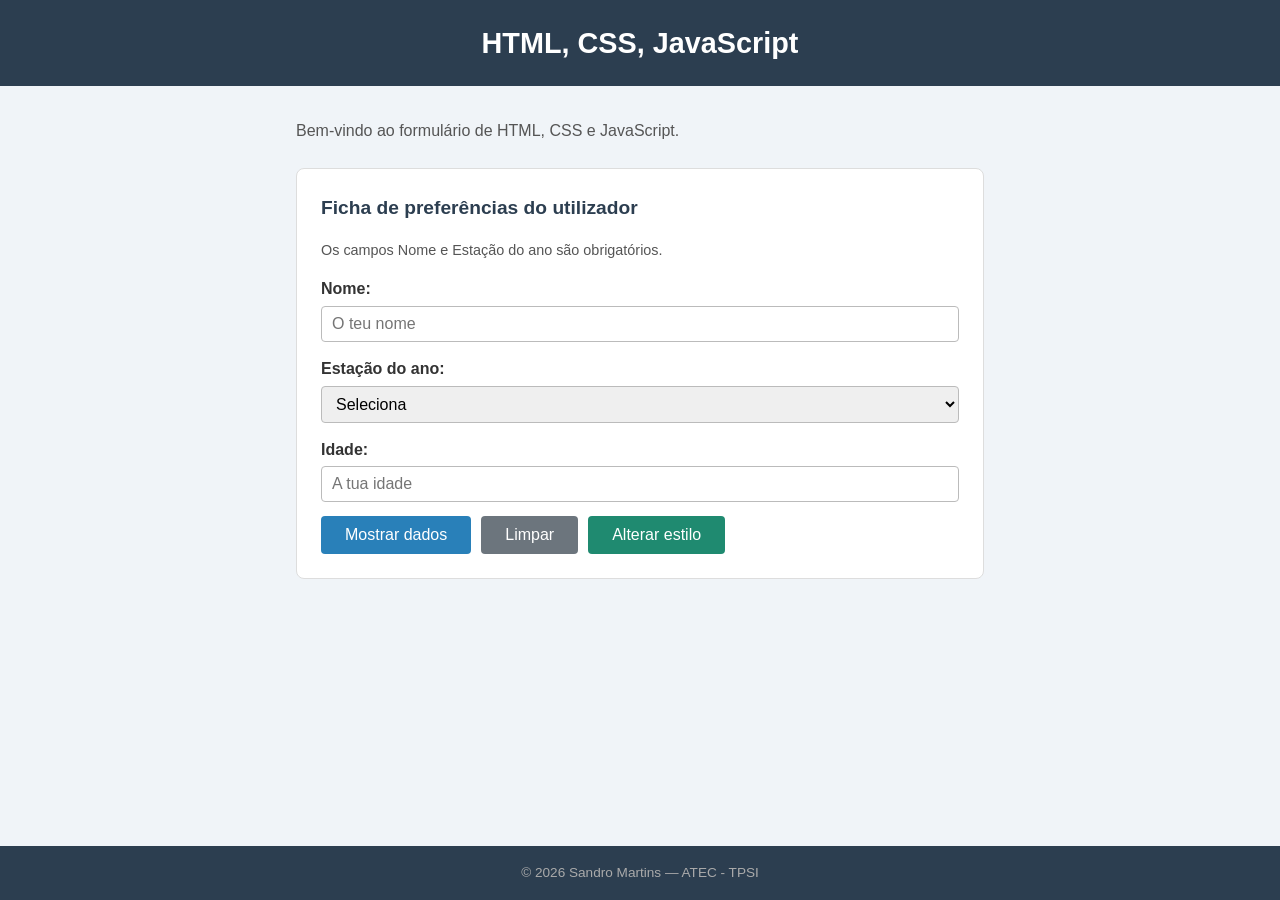
==== index.html @ ee4c6138 "refactor: update form structure and validation, remove unused assets" ====
<!DOCTYPE html>
<html lang="pt">

<head>
  <meta charset="UTF-8" />
  <meta name="viewport" content="width=device-width, initial-scale=1.0" />
  <title>00622 - CET</title>
  <link rel="stylesheet" href="style.css" />
  <script src="scripts/form.js" defer></script>
</head>

<body>
  <a class="skip-link" href="#main-content">Saltar para o conteúdo principal</a>

  <header role="banner">
    <h1 id="main-title">HTML, CSS, JavaScript</h1>
  </header>

  <main id="main-content" tabindex="-1">
    <section class="intro">
      <p>Bem-vindo ao formulário de HTML, CSS e JavaScript.</p>
    </section>

    <section class="form-section">
      <h2>Ficha de preferências do utilizador</h2>
      <form id="form" novalidate aria-describedby="form-hint">
        <p id="form-hint" class="hint-text">Os campos Nome e Estação do ano são obrigatórios.</p>
        <div class="field">
          <label for="name">Nome:</label>
          <input type="text" id="name" name="name" placeholder="O teu nome" autocomplete="name" required
            aria-required="true" />
        </div>
        <div class="field">
          <label for="season">Estação do ano:</label>
          <select id="season" name="season" required aria-required="true">
            <option value="" selected disabled>Seleciona</option>
            <option value="verao">Verão</option>
            <option value="inverno">Inverno</option>
            <option value="primavera">Primavera</option>
            <option value="outono">Outono</option>
          </select>
        </div>
        <div class="field">
          <label for="age">Idade:</label>
          <input type="number" id="age" name="age" placeholder="A tua idade" min="1" max="120" inputmode="numeric" />
        </div>
        <div class="actions">
          <button type="submit">Mostrar dados</button>
          <button id="btn-clear" type="button">Limpar</button>
          <button id="btn-style" type="button">Alterar estilo</button>
        </div>
      </form>

      <div id="message" class="message hidden" role="status" aria-live="polite" aria-atomic="true" tabindex="-1">
      </div>
    </section>
  </main>

  <footer role="contentinfo">
    <p>&copy; 2026 Sandro Martins — ATEC - TPSI</p>
  </footer>
</body>

</html>
---- style.css ----
* {
  box-sizing: border-box;
  margin: 0;
  padding: 0;
}

body {
  font-family: "Segoe UI", Tahoma, Geneva, Verdana, sans-serif;
  background-color: #f0f4f8;
  color: #333;
  line-height: 1.6;
}

.skip-link {
  position: absolute;
  top: -48px;
  left: 12px;
  background: #fff;
  color: #333;
  padding: 8px 12px;
  border: 2px solid #333;
  border-radius: 4px;
  font-weight: 600;
  text-decoration: none;
  z-index: 1000;

  &:focus {
    top: 12px;
  }
}

header {
  background-color: #2c3e50;
  color: #fff;
  padding: 20px 32px;
  text-align: center;
}

header h1 {
  font-size: 1.8rem;
}

main {
  max-width: 720px;
  margin: 32px auto;
  padding: 0 16px;
}

.intro {
  margin-bottom: 24px;
}

.intro p {
  color: #555;
}

.form-section {
  background-color: #fff;
  border: 1px solid #ddd;
  border-radius: 8px;
  padding: 24px;
}

.form-section h2 {
  font-size: 1.2rem;
  margin-bottom: 16px;
  color: #2c3e50;
}

.hint-text {
  margin-bottom: 14px;
  font-size: 0.9rem;
  color: #555;
}

.field {
  display: flex;
  flex-direction: column;
  margin-bottom: 14px;

  label {
    font-weight: 600;
    margin-bottom: 4px;
  }

  input,
  select {
    padding: 8px 10px;
    border: 1px solid #bbb;
    border-radius: 4px;
    font-size: 1rem;

    &:focus {
      outline: 2px solid #2980b9;
      outline-offset: 1px;
    }
  }
}

.actions {
  display: flex;
  flex-wrap: wrap;
  gap: 10px;
}

.actions button {
  background-color: #2980b9;
  color: #fff;
  border: none;
  padding: 10px 24px;
  border-radius: 4px;
  font-size: 1rem;
  cursor: pointer;

  &:hover {
    background-color: #1a6a9a;
  }

  &:focus-visible {
    outline: 2px solid #0f4e74;
    outline-offset: 2px;
  }
}

#btn-clear {
  background-color: #6c757d;

  &:hover {
    background-color: #5a6268;
  }
}

#btn-style {
  background-color: #1f8a70;

  &:hover {
    background-color: #166752;
  }
}

.message {
  margin-top: 16px;
  padding: 12px 16px;
  border-radius: 4px;
  font-size: 1rem;
}

.hidden {
  display: none;
}

.success {
  background-color: #d4edda;
  color: #155724;
  border: 1px solid #c3e6cb;
}

.warning {
  background-color: #fff3cd;
  color: #856404;
  border: 1px solid #ffeeba;
}

.error {
  background-color: #f8d7da;
  color: #721c24;
  border: 1px solid #f5c6cb;
}

footer {
  text-align: center;
  padding: 16px;
  background-color: #2c3e50;
  color: #aaa;
  font-size: 0.85rem;
  margin-top: 40px;
  position: fixed;
  bottom: 0;
  width: 100%;
}

@media (max-width: 1023px) {
  body {
    background-color: #e8f5e9;
  }

  header {
    padding: 16px 12px;
    background-position: 10px center;
    background-size: 60px auto;
  }

  header h1 {
    font-size: 1.5rem;
  }

  main {
    max-width: 100%;
    margin: 20px auto;
    padding: 0 12px;
  }

  .form-section {
    padding: 18px;
  }

  .form-section h2 {
    font-size: 1.05rem;
  }

  .hint-text {
    font-size: 0.95rem;
  }

  .field input,
  .field select,
  .actions button {
    font-size: 0.95rem;
  }

  .actions button {
    width: 100%;
    padding: 10px 14px;
  }

  .message {
    font-size: 0.95rem;
  }
}
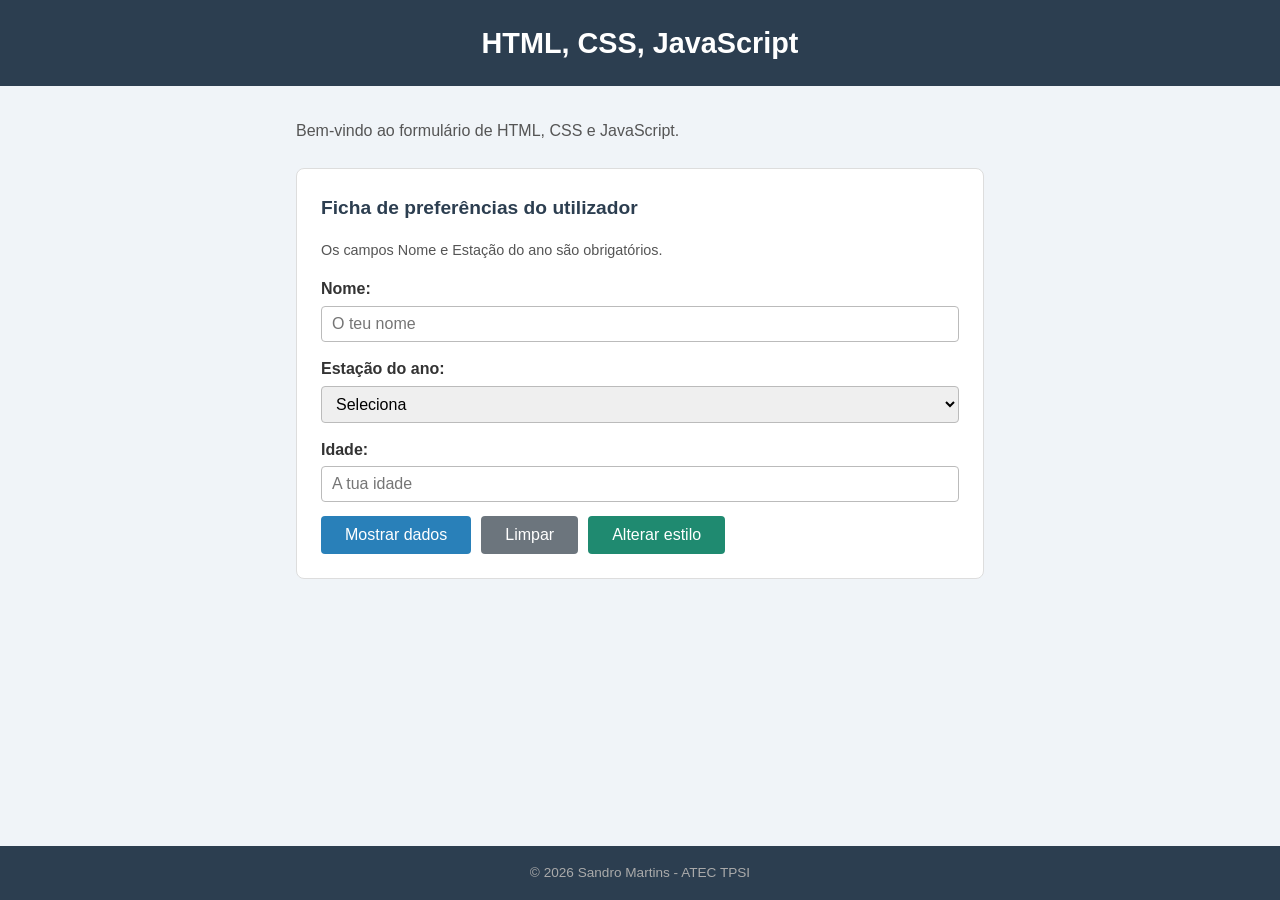
==== commit 5f44298d: "footer fix" ====
--- a/index.html
+++ b/index.html
@@ -57,7 +57,7 @@
   </main>
 
   <footer role="contentinfo">
-    <p>&copy; 2026 Sandro Martins — ATEC - TPSI</p>
+    <p>&copy; 2026 Sandro Martins - ATEC TPSI</p>
   </footer>
 </body>
 
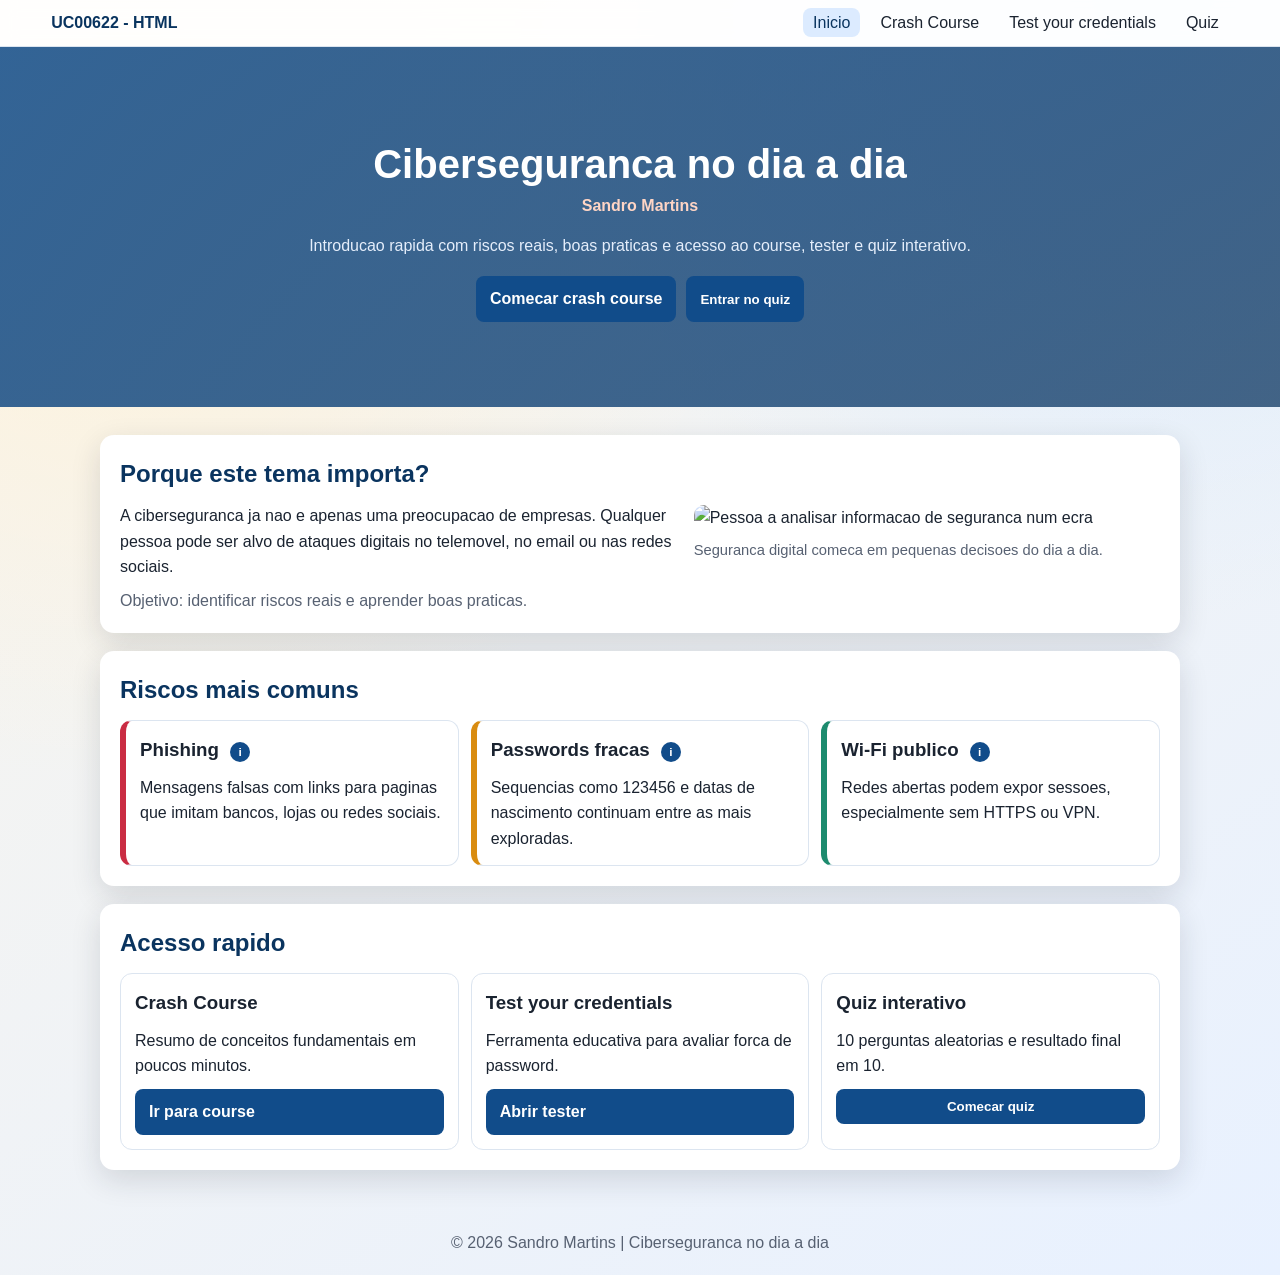
==== commit 0dbad37d: "add:  final structure" ====
--- a/index.html
+++ b/index.html
@@ -4,61 +4,117 @@
 <head>
   <meta charset="UTF-8" />
   <meta name="viewport" content="width=device-width, initial-scale=1.0" />
-  <title>00622 - CET</title>
+  <title>Ciberseguranca no Dia a Dia</title>
   <link rel="stylesheet" href="style.css" />
-  <script src="scripts/form.js" defer></script>
+
 </head>
 
 <body>
-  <a class="skip-link" href="#main-content">Saltar para o conteúdo principal</a>
+  <a class="skip-link" href="#main-content">Saltar para o conteudo principal</a>
+  <nav class="site-nav" aria-label="Navegacao principal">
+    <a class="brand" href="index.html">UC00622 - HTML </a>
+    <ul class="nav-links">
+      <li><a class="active" href="index.html">Inicio</a></li>
+      <li><a href="/pages/course.html">Crash Course</a></li>
+      <li><a href="/pages/tester.html">Test your credentials</a></li>
+      <li><a href="/pages/quiz.html">Quiz</a></li>
+    </ul>
+  </nav>
 
-  <header role="banner">
-    <h1 id="main-title">HTML, CSS, JavaScript</h1>
+  <header class="hero" role="banner">
+    <div class="hero-overlay"></div>
+    <div class="hero-content">
+      <h1 id="main-title">Ciberseguranca no dia a dia</h1>
+      <p class="author">Sandro Martins</p>
+      <p class="hero-text">
+        Introducao rapida com riscos reais, boas praticas e acesso ao course, tester e quiz interativo.
+      </p>
+      <div class="hero-actions">
+        <a class="cta-link" href="/pages/course.html">Comecar crash course</a>
+        <button id="btn-start-quiz" type="button">Entrar no quiz</button>
+      </div>
+    </div>
+
   </header>
 
   <main id="main-content" tabindex="-1">
-    <section class="intro">
-      <p>Bem-vindo ao formulário de HTML, CSS e JavaScript.</p>
+    <section class="content-block intro-grid">
+      <article>
+        <h2>Porque este tema importa?</h2>
+        <p>
+          A ciberseguranca ja nao e apenas uma preocupacao de empresas. Qualquer pessoa pode ser alvo
+          de ataques digitais no telemovel, no email ou nas redes sociais.
+        </p>
+        <p class="muted">Objetivo: identificar riscos reais e aprender boas praticas.</p>
+      </article>
+      <figure class="illustration-card">
+        <img src="https://images.unsplash.com/photo-1550751827-4bd374c3f58b?auto=format&fit=crop&w=900&q=80"
+          alt="Pessoa a analisar informacao de seguranca num ecra" />
+        <figcaption>Seguranca digital comeca em pequenas decisoes do dia a dia.</figcaption>
+      </figure>
     </section>
 
-    <section class="form-section">
-      <h2>Ficha de preferências do utilizador</h2>
-      <form id="form" novalidate aria-describedby="form-hint">
-        <p id="form-hint" class="hint-text">Os campos Nome e Estação do ano são obrigatórios.</p>
-        <div class="field">
-          <label for="name">Nome:</label>
-          <input type="text" id="name" name="name" placeholder="O teu nome" autocomplete="name" required
-            aria-required="true" />
-        </div>
-        <div class="field">
-          <label for="season">Estação do ano:</label>
-          <select id="season" name="season" required aria-required="true">
-            <option value="" selected disabled>Seleciona</option>
-            <option value="verao">Verão</option>
-            <option value="inverno">Inverno</option>
-            <option value="primavera">Primavera</option>
-            <option value="outono">Outono</option>
-          </select>
-        </div>
-        <div class="field">
-          <label for="age">Idade:</label>
-          <input type="number" id="age" name="age" placeholder="A tua idade" min="1" max="120" inputmode="numeric" />
-        </div>
-        <div class="actions">
-          <button type="submit">Mostrar dados</button>
-          <button id="btn-clear" type="button">Limpar</button>
-          <button id="btn-style" type="button">Alterar estilo</button>
-        </div>
-      </form>
+    <section class="content-block">
+      <h2>Riscos mais comuns</h2>
+      <div class="risk-grid">
+        <article class="risk-card danger">
+          <h3>Phishing <span class="info-tip" tabindex="0"
+              data-tip="Emails falsos que tentam roubar dados com urgencia.">i</span></h3>
+          <p>Mensagens falsas com links para paginas que imitam bancos, lojas ou redes sociais.</p>
+        </article>
+        <article class="risk-card medium">
+          <h3>Passwords fracas <span class="info-tip" tabindex="0"
+              data-tip="Passwords curtas ou previsiveis sao quebradas rapidamente.">i</span></h3>
+          <p>Sequencias como 123456 e datas de nascimento continuam entre as mais exploradas.</p>
+        </article>
+        <article class="risk-card caution">
+          <h3>Wi-Fi publico <span class="info-tip" tabindex="0"
+              data-tip="Evita logins sensiveis em redes abertas sem protecao.">i</span></h3>
+          <p>Redes abertas podem expor sessoes, especialmente sem HTTPS ou VPN.</p>
+        </article>
+      </div>
+    </section>
 
-      <div id="message" class="message hidden" role="status" aria-live="polite" aria-atomic="true" tabindex="-1">
+    <section class="content-block">
+      <h2>Acesso rapido</h2>
+      <div class="cards-grid">
+        <article class="stat-box">
+          <h3>Crash Course</h3>
+          <p>Resumo de conceitos fundamentais em poucos minutos.</p>
+          <a class="cta-link" href="/pages/course.html">Ir para course</a>
+        </article>
+        <article class="stat-box">
+          <h3>Test your credentials</h3>
+          <p>Ferramenta educativa para avaliar forca de password.</p>
+          <a class="cta-link" href="/pages/tester.html">Abrir tester</a>
+        </article>
+        <article class="stat-box">
+          <h3>Quiz interativo</h3>
+          <p>10 perguntas aleatorias e resultado final em 10.</p>
+          <button id="btn-start-quiz-bottom" type="button">Comecar quiz</button>
+        </article>
       </div>
     </section>
   </main>
 
+  <dialog id="quiz-gate-modal" class="modal-panel" aria-modal="true" aria-labelledby="quiz-gate-title">
+    <div class="modal-content">
+      <h2 id="quiz-gate-title">Antes do quiz</h2>
+      <p>Queres fazer primeiro o crash course rapido para rever os conceitos principais?</p>
+      <div class="actions">
+        <button id="btn-course-first" type="button">Sim, ir para course</button>
+        <button id="btn-quiz-now" type="button">Ir direto para quiz</button>
+        <button id="btn-close-gate" type="button" class="secondary">Fechar</button>
+      </div>
+    </div>
+  </dialog>
+
   <footer role="contentinfo">
-    <p>&copy; 2026 Sandro Martins - ATEC TPSI</p>
+    <p>&copy; 2026 Sandro Martins | Ciberseguranca no dia a dia</p>
   </footer>
+
+  <script src="scripts/modal.js" defer></script>
+  <script src="scripts/main.js" defer></script>
 </body>
 
 </html>
--- a/style.css
+++ b/style.css
@@ -1,229 +1,11 @@
-* {
-  box-sizing: border-box;
-  margin: 0;
-  padding: 0;
-}
-
-body {
-  font-family: "Segoe UI", Tahoma, Geneva, Verdana, sans-serif;
-  background-color: #f0f4f8;
-  color: #333;
-  line-height: 1.6;
-}
-
-.skip-link {
-  position: absolute;
-  top: -48px;
-  left: 12px;
-  background: #fff;
-  color: #333;
-  padding: 8px 12px;
-  border: 2px solid #333;
-  border-radius: 4px;
-  font-weight: 600;
-  text-decoration: none;
-  z-index: 1000;
-
-  &:focus {
-    top: 12px;
-  }
-}
-
-header {
-  background-color: #2c3e50;
-  color: #fff;
-  padding: 20px 32px;
-  text-align: center;
-}
-
-header h1 {
-  font-size: 1.8rem;
-}
-
-main {
-  max-width: 720px;
-  margin: 32px auto;
-  padding: 0 16px;
-}
-
-.intro {
-  margin-bottom: 24px;
-}
-
-.intro p {
-  color: #555;
-}
-
-.form-section {
-  background-color: #fff;
-  border: 1px solid #ddd;
-  border-radius: 8px;
-  padding: 24px;
-}
-
-.form-section h2 {
-  font-size: 1.2rem;
-  margin-bottom: 16px;
-  color: #2c3e50;
-}
-
-.hint-text {
-  margin-bottom: 14px;
-  font-size: 0.9rem;
-  color: #555;
-}
-
-.field {
-  display: flex;
-  flex-direction: column;
-  margin-bottom: 14px;
-
-  label {
-    font-weight: 600;
-    margin-bottom: 4px;
-  }
-
-  input,
-  select {
-    padding: 8px 10px;
-    border: 1px solid #bbb;
-    border-radius: 4px;
-    font-size: 1rem;
-
-    &:focus {
-      outline: 2px solid #2980b9;
-      outline-offset: 1px;
-    }
-  }
-}
-
-.actions {
-  display: flex;
-  flex-wrap: wrap;
-  gap: 10px;
-}
-
-.actions button {
-  background-color: #2980b9;
-  color: #fff;
-  border: none;
-  padding: 10px 24px;
-  border-radius: 4px;
-  font-size: 1rem;
-  cursor: pointer;
-
-  &:hover {
-    background-color: #1a6a9a;
-  }
-
-  &:focus-visible {
-    outline: 2px solid #0f4e74;
-    outline-offset: 2px;
-  }
-}
-
-#btn-clear {
-  background-color: #6c757d;
-
-  &:hover {
-    background-color: #5a6268;
-  }
-}
-
-#btn-style {
-  background-color: #1f8a70;
-
-  &:hover {
-    background-color: #166752;
-  }
-}
-
-.message {
-  margin-top: 16px;
-  padding: 12px 16px;
-  border-radius: 4px;
-  font-size: 1rem;
-}
-
-.hidden {
-  display: none;
-}
-
-.success {
-  background-color: #d4edda;
-  color: #155724;
-  border: 1px solid #c3e6cb;
-}
-
-.warning {
-  background-color: #fff3cd;
-  color: #856404;
-  border: 1px solid #ffeeba;
-}
-
-.error {
-  background-color: #f8d7da;
-  color: #721c24;
-  border: 1px solid #f5c6cb;
-}
-
-footer {
-  text-align: center;
-  padding: 16px;
-  background-color: #2c3e50;
-  color: #aaa;
-  font-size: 0.85rem;
-  margin-top: 40px;
-  position: fixed;
-  bottom: 0;
-  width: 100%;
-}
-
-@media (max-width: 1023px) {
-  body {
-    background-color: #e8f5e9;
-  }
-
-  header {
-    padding: 16px 12px;
-    background-position: 10px center;
-    background-size: 60px auto;
-  }
-
-  header h1 {
-    font-size: 1.5rem;
-  }
-
-  main {
-    max-width: 100%;
-    margin: 20px auto;
-    padding: 0 12px;
-  }
-
-  .form-section {
-    padding: 18px;
-  }
-
-  .form-section h2 {
-    font-size: 1.05rem;
-  }
-
-  .hint-text {
-    font-size: 0.95rem;
-  }
-
-  .field input,
-  .field select,
-  .actions button {
-    font-size: 0.95rem;
-  }
-
-  .actions button {
-    width: 100%;
-    padding: 10px 14px;
-  }
-
-  .message {
-    font-size: 0.95rem;
-  }
-}
+@import url("styles/root.css");
+@import url("styles/base.css");
+@import url("styles/layout.css");
+@import url("styles/components.css");
+@import url("styles/modal.css");
+@import url("styles/animations.css");
+@import url("styles/responsive.css");
+@import url("styles/page-index.css");
+@import url("styles/page-course.css");
+@import url("styles/page-quiz.css");
+@import url("styles/page-tester.css");
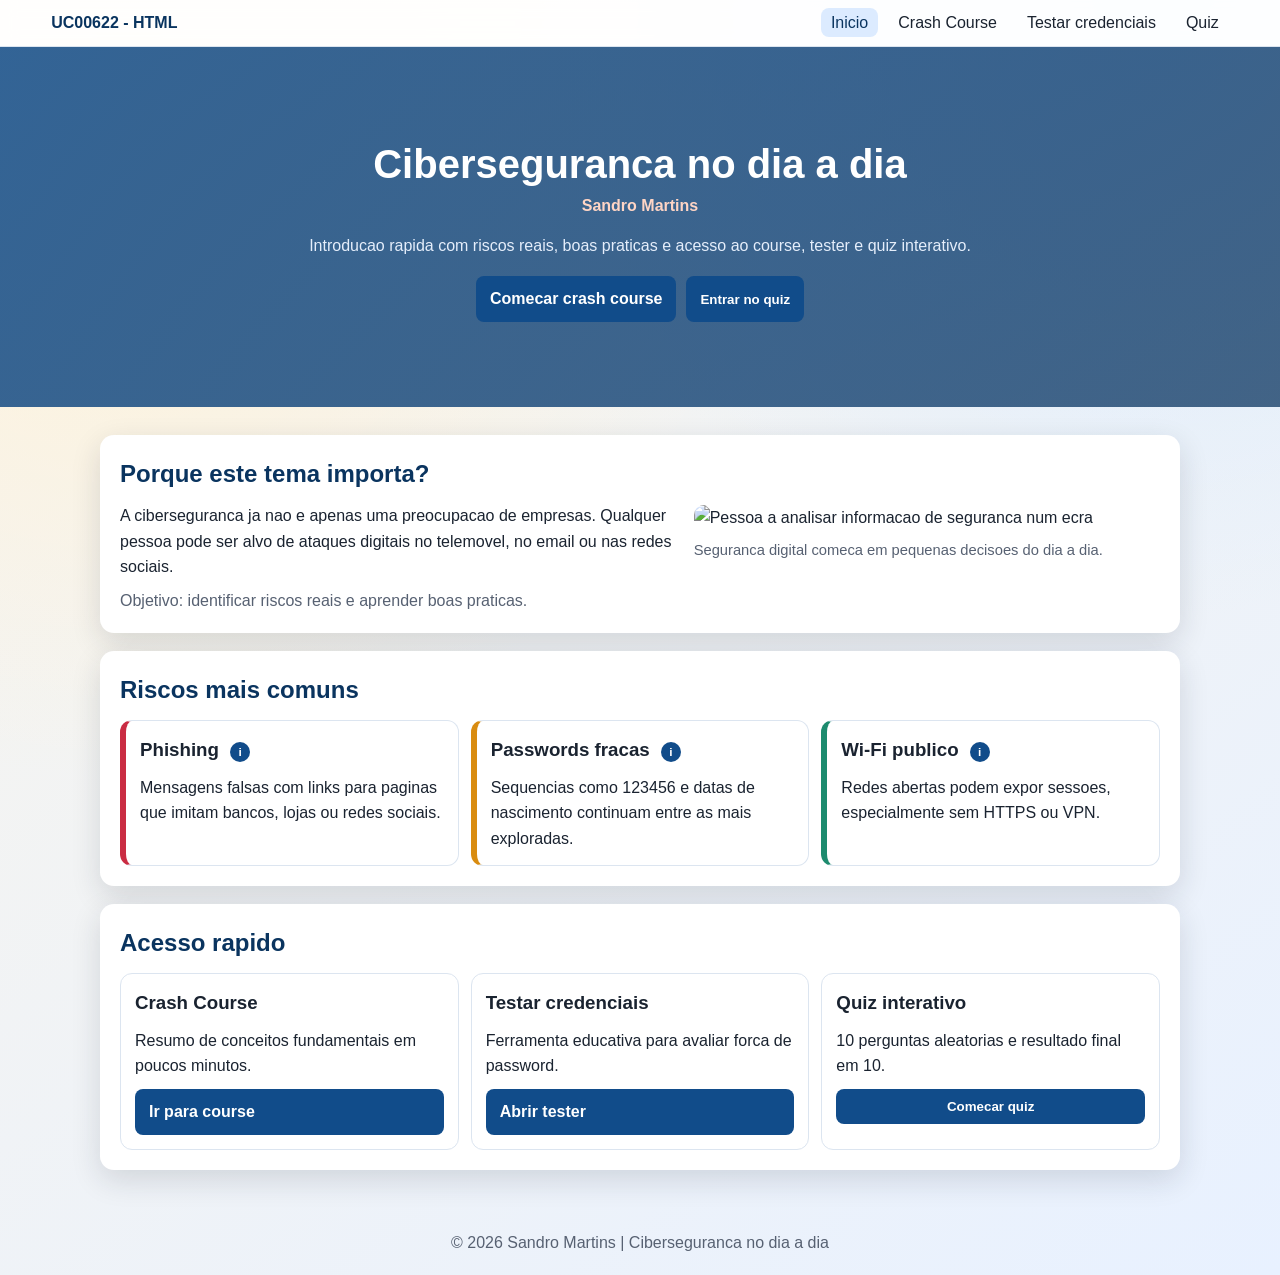
==== commit b3658742: "refactor: update text to Portuguese and improve styles for quiz and tester pages" ====
--- a/index.html
+++ b/index.html
@@ -16,7 +16,7 @@
     <ul class="nav-links">
       <li><a class="active" href="index.html">Inicio</a></li>
       <li><a href="/pages/course.html">Crash Course</a></li>
-      <li><a href="/pages/tester.html">Test your credentials</a></li>
+      <li><a href="/pages/tester.html">Testar credenciais</a></li>
       <li><a href="/pages/quiz.html">Quiz</a></li>
     </ul>
   </nav>
@@ -84,7 +84,7 @@
           <a class="cta-link" href="/pages/course.html">Ir para course</a>
         </article>
         <article class="stat-box">
-          <h3>Test your credentials</h3>
+          <h3>Testar credenciais</h3>
           <p>Ferramenta educativa para avaliar forca de password.</p>
           <a class="cta-link" href="/pages/tester.html">Abrir tester</a>
         </article>
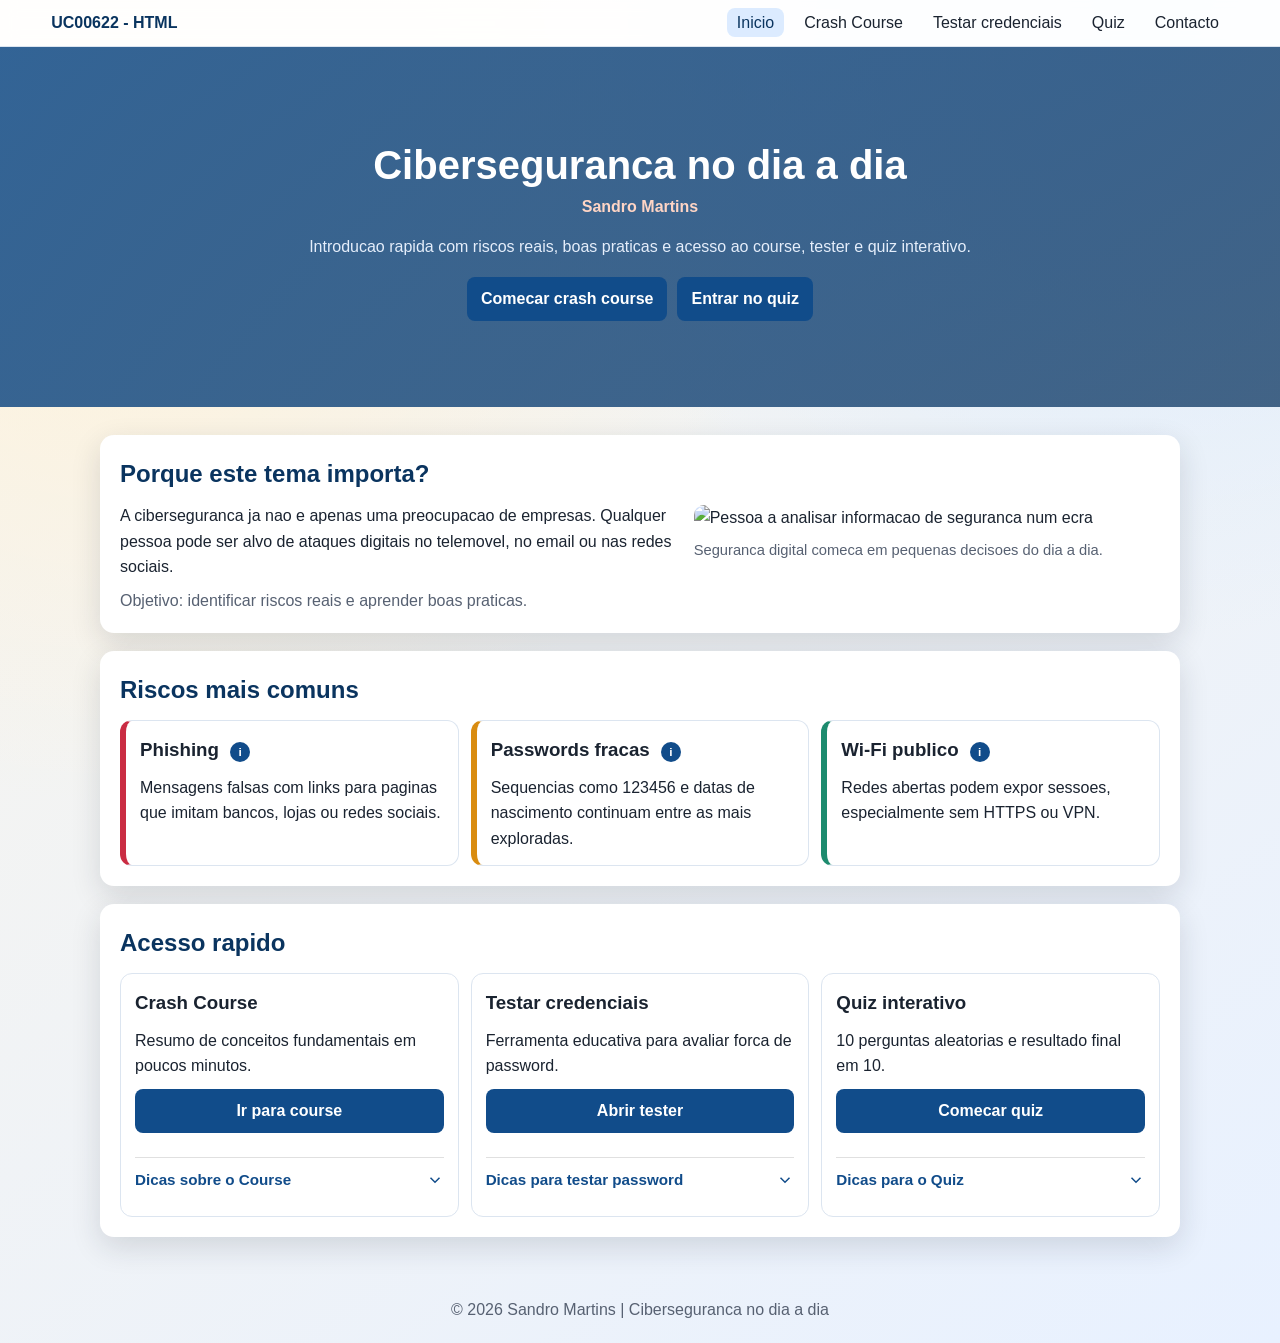
==== commit 7e41a457: "feat: Implement contact modal and form validation - Added a contact modal to the tester page with a " ====
--- a/index.html
+++ b/index.html
@@ -6,18 +6,23 @@
   <meta name="viewport" content="width=device-width, initial-scale=1.0" />
   <title>Ciberseguranca no Dia a Dia</title>
   <link rel="stylesheet" href="style.css" />
-
 </head>
 
 <body>
   <a class="skip-link" href="#main-content">Saltar para o conteudo principal</a>
   <nav class="site-nav" aria-label="Navegacao principal">
     <a class="brand" href="index.html">UC00622 - HTML </a>
-    <ul class="nav-links">
+    <button type="button" class="hamburger-menu" id="hamburger-btn" aria-label="Abrir menu" aria-expanded="false">
+      <span></span>
+      <span></span>
+      <span></span>
+    </button>
+    <ul class="nav-links" id="nav-links">
       <li><a class="active" href="index.html">Inicio</a></li>
       <li><a href="/pages/course.html">Crash Course</a></li>
       <li><a href="/pages/tester.html">Testar credenciais</a></li>
       <li><a href="/pages/quiz.html">Quiz</a></li>
+      <li><a href="#" id="btn-contact" type="button">Contacto</a></li>
     </ul>
   </nav>
 
@@ -82,16 +87,75 @@
           <h3>Crash Course</h3>
           <p>Resumo de conceitos fundamentais em poucos minutos.</p>
           <a class="cta-link" href="/pages/course.html">Ir para course</a>
-        </article>
+
+          <div class="accordion">
+            <button type="button" class="accordion-trigger" aria-expanded="false" aria-controls="accordion-course">
+              <span>Dicas sobre o Course</span>
+              <svg class="accordion-icon" viewBox="0 0 24 24" fill="none" stroke="currentColor" stroke-width="2">
+                <polyline points="6 9 12 15 18 9"></polyline>
+              </svg>
+            </button>
+            <div id="accordion-course" class="accordion-content" hidden>
+              <div class="accordion-body">
+                <ul>
+                  <li>Comeca com os conceitos basicos de seguranca</li>
+                  <li>Duracao estimada: 5-10 minutos</li>
+                  <li>Inclui checklist interativo para acompanhar progresso</li>
+                  <li>Recomendado fazer antes do quiz para melhor desempenho</li>
+                </ul>
+              </div>
+            </div>
+          </div>
+        </article>
+
         <article class="stat-box">
           <h3>Testar credenciais</h3>
           <p>Ferramenta educativa para avaliar forca de password.</p>
           <a class="cta-link" href="/pages/tester.html">Abrir tester</a>
-        </article>
+
+          <div class="accordion">
+            <button type="button" class="accordion-trigger" aria-expanded="false" aria-controls="accordion-tester">
+              <span>Dicas para testar password</span>
+              <svg class="accordion-icon" viewBox="0 0 24 24" fill="none" stroke="currentColor" stroke-width="2">
+                <polyline points="6 9 12 15 18 9"></polyline>
+              </svg>
+            </button>
+            <div id="accordion-tester" class="accordion-content" hidden>
+              <div class="accordion-body">
+                <ul>
+                  <li>Passwords mais fortes combinam maiusculas, minusculas, numeros e simbolos</li>
+                  <li>Evita datas de nascimento, nomes ou sequencias obvias</li>
+                  <li>Usa 12 caracteres ou mais para maior seguranca</li>
+                  <li>Testa quantas passwords diferentes para comparar forca</li>
+                </ul>
+              </div>
+            </div>
+          </div>
+        </article>
+
         <article class="stat-box">
           <h3>Quiz interativo</h3>
           <p>10 perguntas aleatorias e resultado final em 10.</p>
           <button id="btn-start-quiz-bottom" type="button">Comecar quiz</button>
+
+          <div class="accordion">
+            <button type="button" class="accordion-trigger" aria-expanded="false" aria-controls="accordion-quiz">
+              <span>Dicas para o Quiz</span>
+              <svg class="accordion-icon" viewBox="0 0 24 24" fill="none" stroke="currentColor" stroke-width="2">
+                <polyline points="6 9 12 15 18 9"></polyline>
+              </svg>
+            </button>
+            <div id="accordion-quiz" class="accordion-content" hidden>
+              <div class="accordion-body">
+                <ul>
+                  <li>10 perguntas sobre seguranca no dia a dia</li>
+                  <li>Perguntas sao aleatorias a cada tentativa</li>
+                  <li>Podes tentar quantas vezes quiser para melhorar</li>
+                  <li>Resposta correta fornece feedback educativo</li>
+                </ul>
+              </div>
+            </div>
+          </div>
         </article>
       </div>
     </section>
@@ -109,12 +173,70 @@
     </div>
   </dialog>
 
+  <dialog id="contact-modal" class="modal-panel contact-modal" aria-modal="true" aria-labelledby="contact-modal-title">
+    <div class="modal-content">
+      <button type="button" class="close-modal" aria-label="Fechar modal de contacto">&times;</button>
+      <h2 id="contact-modal-title">Entre em Contacto</h2>
+      <form id="contact-form" class="contact-form" novalidate>
+        <div class="form-group">
+          <label for="contact-name">Nome *</label>
+          <input type="text" id="contact-name" name="name" placeholder="Seu nome" required />
+          <span class="error-message"></span>
+        </div>
+
+        <div class="form-group">
+          <label for="contact-email">Email *</label>
+          <input type="email" id="contact-email" name="email" placeholder="seu.email@example.com" required />
+          <span class="error-message"></span>
+        </div>
+
+        <div class="form-group">
+          <label for="contact-subject">Assunto *</label>
+          <select id="contact-subject" name="subject" required>
+            <option value="">-- Selecione --</option>
+            <option value="duvida">Dúvida</option>
+            <option value="feedback">Feedback</option>
+            <option value="problema">Problema técnico</option>
+            <option value="outro">Outro</option>
+          </select>
+          <span class="error-message"></span>
+        </div>
+
+        <div class="form-group">
+          <label for="contact-message">Mensagem *</label>
+          <textarea id="contact-message" name="message" rows="4" placeholder="Sua mensagem..." required></textarea>
+          <span class="char-counter"><span id="contact-char-count">0</span>/500</span>
+          <span class="error-message"></span>
+        </div>
+
+        <div class="form-actions">
+          <button type="submit" class="btn-submit">Enviar</button>
+          <button type="button" class="btn-cancel">Cancelar</button>
+        </div>
+      </form>
+
+      <div id="contact-success" class="success-message hidden">
+        <div class="success-content">
+          <svg class="success-icon" viewBox="0 0 24 24" fill="none" stroke="currentColor" stroke-width="2">
+            <circle cx="12" cy="12" r="10"></circle>
+            <path d="M9 12l2 2 4-4"></path>
+          </svg>
+          <h3>Mensagem Enviada!</h3>
+          <p>Obrigado pelo contacto. Responderemos em breve.</p>
+        </div>
+      </div>
+    </div>
+  </dialog>
+
   <footer role="contentinfo">
     <p>&copy; 2026 Sandro Martins | Ciberseguranca no dia a dia</p>
   </footer>
 
   <script src="scripts/modal.js" defer></script>
   <script src="scripts/main.js" defer></script>
+  <script src="scripts/contact-modal.js" defer></script>
+  <script src="scripts/accordion.js" defer></script>
+  <script src="scripts/hamburger.js" defer></script>
 </body>
 
 </html>
